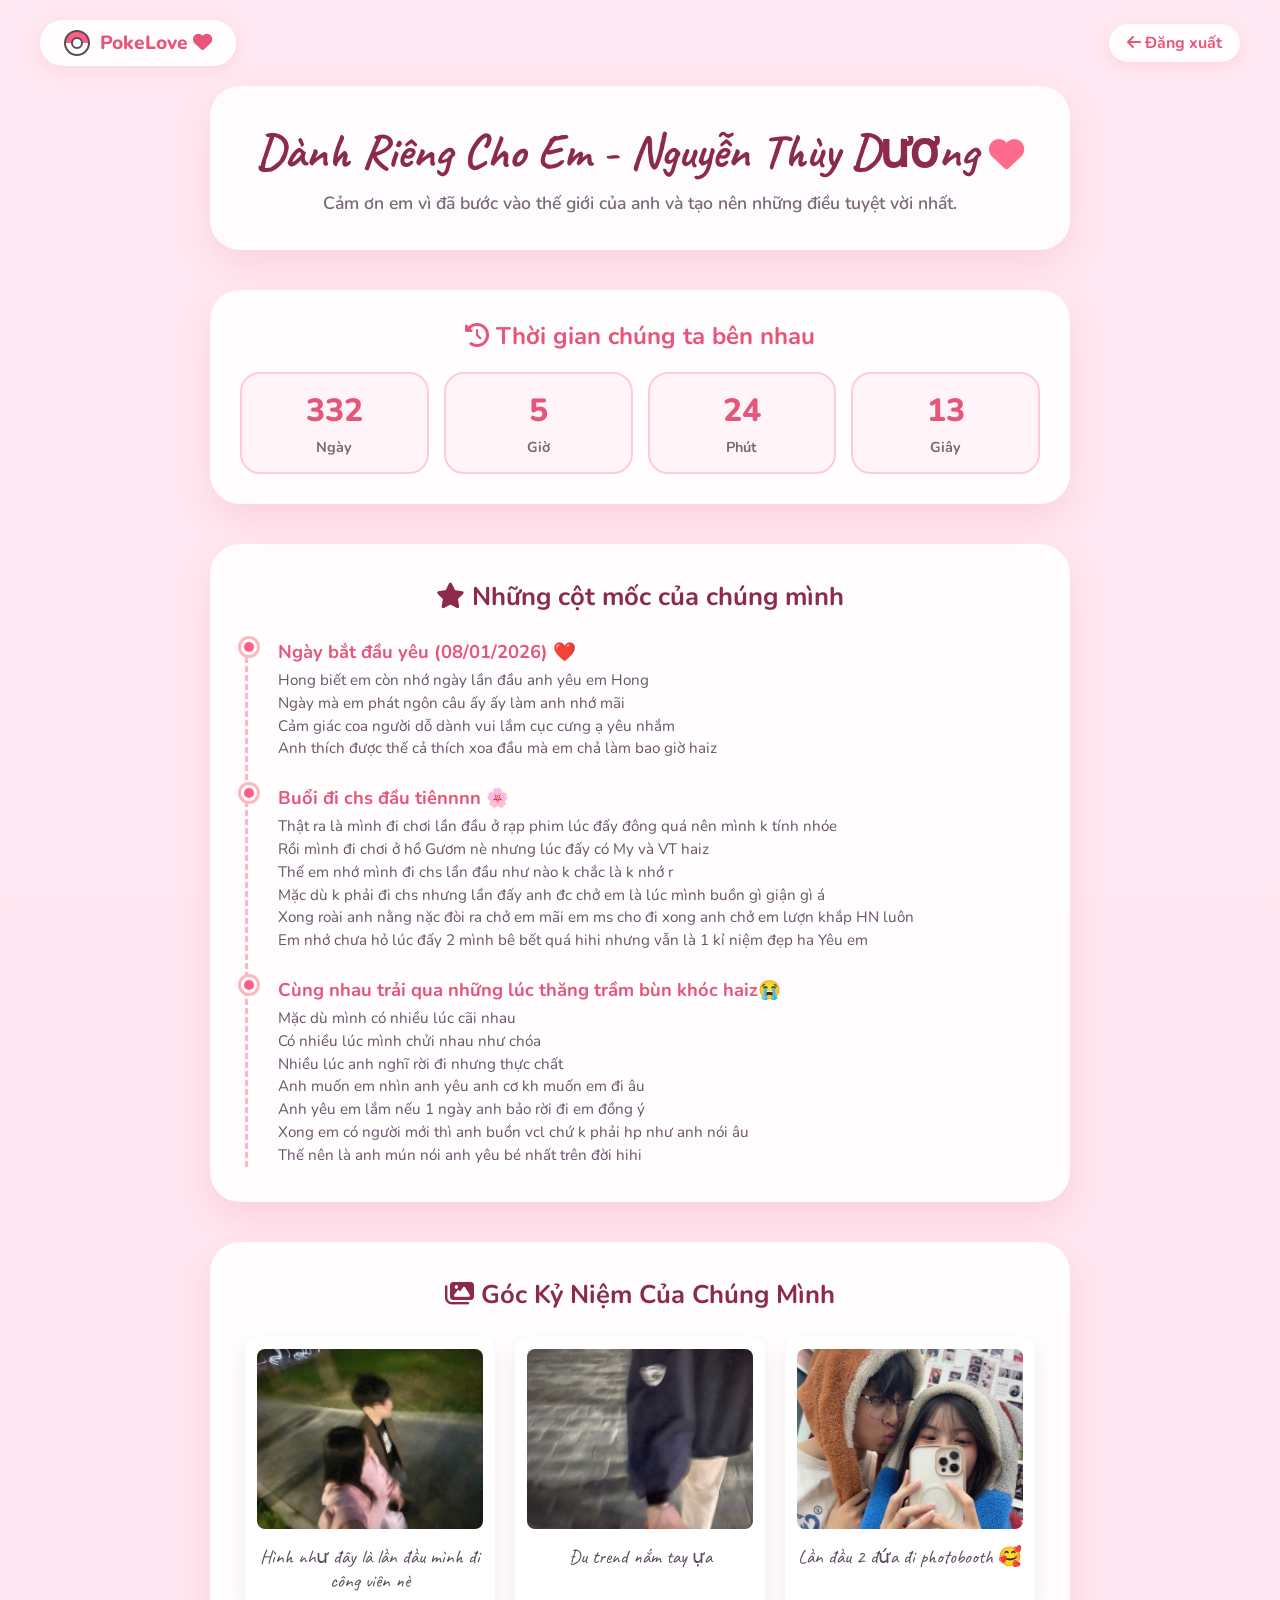
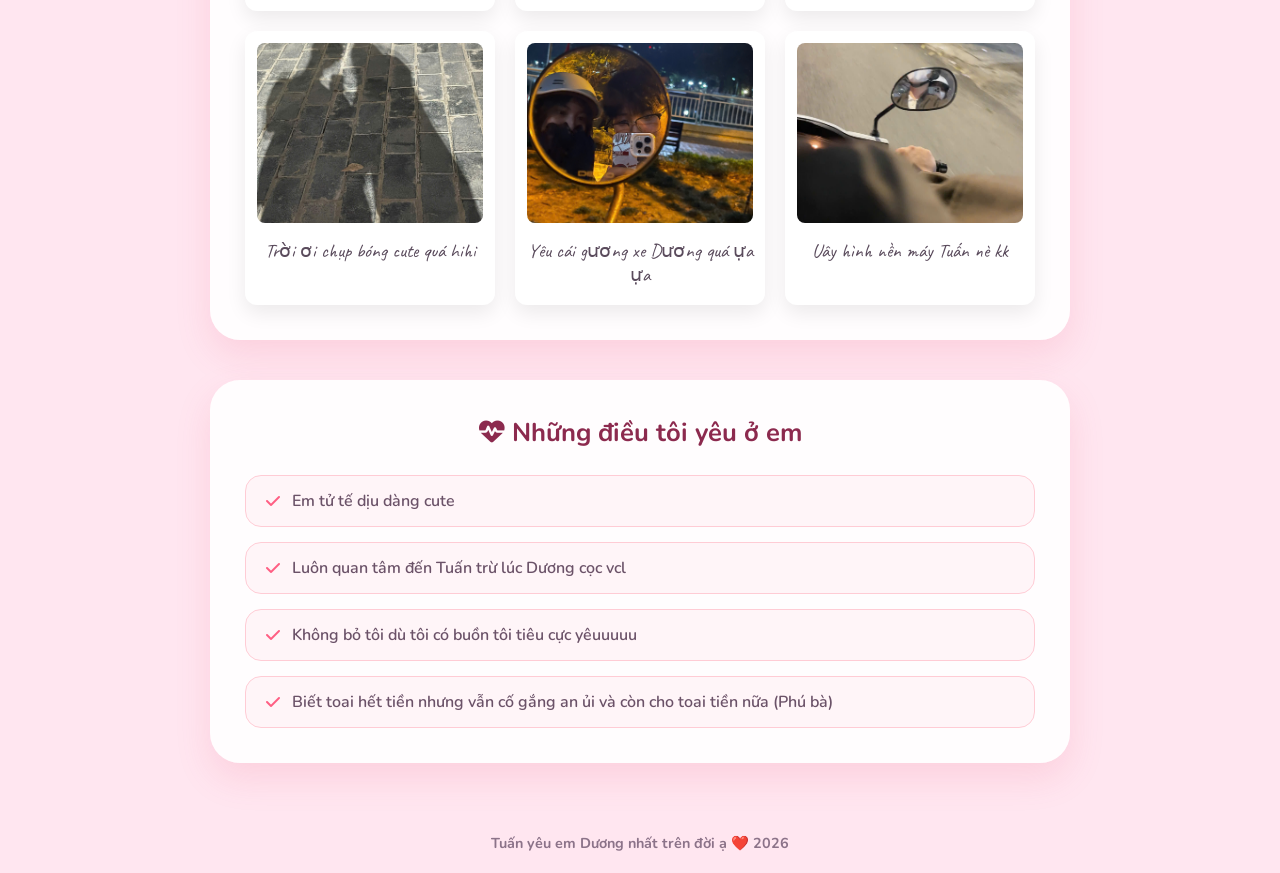
==== page2.html @ cbcbcf55 "Add files via upload" ====
<!DOCTYPE html>
<html lang="vi">
<head>
    <meta charset="UTF-8">
    <meta name="viewport" content="width=device-width, initial-scale=1.0">
    <title>Hành Trình Tình Yêu - PokeLove</title>
    <!-- Google Fonts -->
    <link rel="preconnect" href="https://fonts.googleapis.com">
    <link rel="preconnect" href="https://fonts.gstatic.com" crossorigin>
    <link href="https://fonts.googleapis.com/css2?family=Caveat:wght@600;700&family=Nunito:wght@400;600;700;800&display=swap" rel="stylesheet">
    <!-- Font Awesome Icons -->
    <link rel="stylesheet" href="https://cdnjs.cloudflare.com/ajax/libs/font-awesome/6.4.0/css/all.min.css">
    <link rel="stylesheet" href="style2.css">
</head>
<body>

    <!-- Lớp phủ mờ nền -->
    <div class="bg-overlay"></div>

    <!-- Header -->
    <header class="top-header">
        <div class="logo-box">
            <div class="pokeball-icon"></div>
            <span class="logo-text">PokeLove <i class="fa-solid fa-heart"></i></span>
        </div>
        <a href="index.html" class="back-btn"><i class="fa-solid fa-arrow-left"></i> Đăng xuất</a>
    </header>

    <!-- Main Content -->
    <main class="main-content">
        
        <!-- Phần Chào Mừng & Lời Ngỏ -->
        <section class="welcome-section">
            <h1 class="main-title">Dành Riêng Cho Em - Nguyễn Thùy Dương <i class="fa-solid fa-heart"></i></h1>
            <p class="sub-title">Cảm ơn em vì đã bước vào thế giới của anh và tạo nên những điều tuyệt vời nhất.</p>
        </section>

        <!-- Đồng Hồ Đếm Thời Gian Yêu Nhau -->
        <section class="love-counter-card">
            <h2><i class="fa-solid fa-clock-rotate-left"></i> Thời gian chúng ta bên nhau</h2>
            <div class="counter-grid">
                <div class="counter-box">
                    <span id="days">0</span>
                    <p>Ngày</p>
                </div>
                <div class="counter-box">
                    <span id="hours">0</span>
                    <p>Giờ</p>
                </div>
                <div class="counter-box">
                    <span id="minutes">0</span>
                    <p>Phút</p>
                </div>
                <div class="counter-box">
                    <span id="seconds">0</span>
                    <p>Giây</p>
                </div>
            </div>
        </section>

        <!-- Dòng Thời Gian Kỷ Niệm (Timeline) -->
        <section class="timeline-section">
            <h2 class="section-heading"><i class="fa-solid fa-star"></i> Những cột mốc của chúng mình</h2>
            
            <div class="timeline-container">
                <div class="timeline-item">
                    <div class="timeline-dot"></div>
                    <div class="timeline-content">
                        <h3>Ngày bắt đầu yêu (08/01/2026) ❤️</h3>
                        <p>Hong biết em còn nhớ ngày lần đầu anh yêu em Hong<br>
                            Ngày mà em phát ngôn câu ấy ấy làm anh nhớ mãi <br>
                            Cảm giác coa người dỗ dành vui lắm cục cưng ạ yêu nhắm<br>
                            Anh thích được thế cả thích xoa đầu mà em chả làm bao giờ haiz 
                        </p>
                    </div>
                </div>

                <div class="timeline-item">
                    <div class="timeline-dot"></div>
                    <div class="timeline-content">
                        <h3>Buổi đi chs đầu tiênnnn 🌸</h3>
                        <p>
                            Thật ra là mình đi chơi lần đầu ở rạp phim lúc đấy đông quá nên mình k tính nhóe <br>
                            Rồi mình đi chơi ở hồ Gươm nè nhưng lúc đấy có My và VT haiz <br>
                            Thế em nhớ mình đi chs lần đầu như nào k chắc là k nhớ r<br>
                            Mặc dù k phải đi chs nhưng lần đấy anh đc chở em là lúc mình buồn gì giận gì á<br>
                            Xong roài anh nằng nặc đòi ra chở em mãi em ms cho đi xong anh chở em lượn khắp HN luôn<br>
                            Em nhớ chưa hỏ lúc đấy 2 mình bê bết quá hihi nhưng vẫn là 1 kỉ niệm đẹp ha Yêu em 
                        </p>
                    </div>
                </div>

                <div class="timeline-item">
                    <div class="timeline-dot"></div>
                    <div class="timeline-content">
                        <h3>Cùng nhau trải qua những lúc thăng trầm bùn khóc haiz😭</h3>
                        <p>Mặc dù mình có nhiều lúc cãi nhau<br>
                            Có nhiều lúc mình chửi nhau như chóa<br>
                            Nhiều lúc anh nghĩ rời đi nhưng thực chất<br> 
                            Anh muốn em nhìn anh yêu anh cơ kh muốn em đi âu<br>
                            Anh yêu em lắm nếu 1 ngày anh bảo rời đi em đồng ý <br>
                            Xong em có người mới thì anh buồn vcl chứ k phải hp như anh nói âu<br>
                            Thế nên là anh mún nói anh yêu bé nhất trên đời hihi 


                        </p>
                    </div>
                </div>
            </div>
        </section>

        <!-- Album Ảnh Kỷ Niệm (Polaroid Style) -->
        <section class="gallery-section">
            <h2 class="section-heading"><i class="fa-solid fa-images"></i> Góc Kỷ Niệm Của Chúng Mình</h2>
            <div class="gallery-grid">
                <div class="polaroid-card">
                    <img src="dibo.jpg" alt="Kỷ niệm">
                    <p>Hình như đây là lần đầu mình đi công viên nè </p>
                </div>
                <div class="polaroid-card">
                    <img src="nămtay.jpg" alt="Kỷ niệm">
                    <p>Đu trend nắm tay ựa</p>
                </div>
                <div class="polaroid-card">
                    <img src="diphotobut.jpg" alt="Kỷ niệm">
                    <p>Lần đầu 2 đứa đi photobooth 🥰</p>
                </div>
                 <div class="polaroid-card">
                    <img src="cuteee.jpg" alt="Kỷ niệm">
                    <p>Trời ơi chụp bóng cute quá hihi</p>
                </div>
                <div class="polaroid-card">
                    <img src="gương.jpg" alt="Kỷ niệm">
                    <p>Yêu cái gương xe Dương quá ựa ựa</p>
                </div>
                <div class="polaroid-card">
                    <img src="hẹhej.jpg" alt="Kỷ niệm">
                    <p>Uây hình nền máy Tuấn nè kk</p>
                </div>
            </div>
        </section>

        <!-- Danh sách những điều anh yêu ở em -->
        <section class="love-reasons">
            <h2 class="section-heading"><i class="fa-solid fa-heart-pulse"></i> Những điều tôi yêu ở em</h2>
            <ul class="reasons-list">
                <li><i class="fa-solid fa-check"></i> Em tử tế dịu dàng cute </li>
                <li><i class="fa-solid fa-check"></i> Luôn quan tâm đến Tuấn trừ lúc Dương cọc vcl</li>
                <li><i class="fa-solid fa-check"></i> Không bỏ tôi dù tôi có buồn tôi tiêu cực yêuuuuu </li>
                <li><i class="fa-solid fa-check"></i> Biết toai hết tiền nhưng vẫn cố gắng an ủi và còn cho toai tiền nữa (Phú bà)</li>
            </ul>
        </section>

    </main>

    <!-- Footer -->
    <footer class="footer">
        <p>Tuấn yêu em Dương nhất trên đời ạ ❤️ 2026</p>
    </footer>

 
<!-- JavaScript tính thời gian yêu nhau từ tháng 1/2026 -->
<script>
    function updateCounter() {
        // Mốc bắt đầu: Ngày 8 tháng 1 năm 2026 (Tháng 1 trong JS là số 0)
        const startDate = new Date(2026, 0, 8, 0, 0, 0); 
        
        const now = new Date();
        const diff = now - startDate;

        if (diff < 0) {
            document.getElementById('days').innerText = 0;
            document.getElementById('hours').innerText = 0;
            document.getElementById('minutes').innerText = 0;
            document.getElementById('seconds').innerText = 0;
            return;
        }

        const days = Math.floor(diff / (1000 * 60 * 60 * 24));
        const hours = Math.floor((diff / (1000 * 60 * 60)) % 24);
        const minutes = Math.floor((diff / 1000 / 60) % 60);
        const seconds = Math.floor((diff / 1000) % 60);

        // Hiển thị kết quả lên trang web
        document.getElementById('days').innerText = days;
        document.getElementById('hours').innerText = hours;
        document.getElementById('minutes').innerText = minutes;
        document.getElementById('seconds').innerText = seconds;
    }

    setInterval(updateCounter, 1000);
    updateCounter();
</script>
</body>
</html>
---- style2.css ----
/* Reset CSS */
* {
    margin: 0;
    padding: 0;
    box-sizing: border-box;
    font-family: 'Nunito', sans-serif;
}

body {
    min-height: 100vh;
    background: url('pokemon-bg.png') center/cover no-repeat fixed;
    background-color: #ffe6f0;
    position: relative;
    color: #5a4b5c;
    overflow-x: hidden;
}

/* Lớp phủ nền */
.bg-overlay {
    position: fixed;
    inset: 0;
    background: rgba(255, 235, 243, 0.35);
    backdrop-filter: blur(4px);
    z-index: 0;
}

/* Header */
.top-header {
    position: relative;
    z-index: 2;
    padding: 20px 40px;
    display: flex;
    justify-content: space-between;
    align-items: center;
}

.logo-box {
    display: inline-flex;
    align-items: center;
    gap: 10px;
    background: rgba(255, 255, 255, 0.9);
    padding: 8px 22px;
    border-radius: 30px;
    box-shadow: 0 4px 15px rgba(255, 182, 193, 0.4);
    border: 2px solid #ffffff;
}

.pokeball-icon {
    width: 26px;
    height: 26px;
    background: linear-gradient(to bottom, #ff5e83 50%, #ffffff 50%);
    border-radius: 50%;
    border: 2px solid #5a4b5c;
    position: relative;
}
.pokeball-icon::after {
    content: '';
    position: absolute;
    top: 50%; left: 50%;
    transform: translate(-50%, -50%);
    width: 8px; height: 8px;
    background: #fff;
    border: 2px solid #5a4b5c;
    border-radius: 50%;
}

.logo-text {
    font-weight: 800;
    font-size: 1.2rem;
    color: #e8557a;
}

.back-btn {
    background: rgba(255, 255, 255, 0.9);
    padding: 8px 18px;
    border-radius: 20px;
    color: #e8557a;
    text-decoration: none;
    font-weight: 700;
    box-shadow: 0 4px 12px rgba(255, 182, 193, 0.4);
    transition: background 0.2s;
}
.back-btn:hover {
    background: #fff;
    color: #ff5e83;
}

/* Main Container */
.main-content {
    position: relative;
    z-index: 2;
    max-width: 900px;
    margin: 0 auto 50px;
    padding: 0 20px;
    display: flex;
    flex-direction: column;
    gap: 40px;
}

/* Welcome Section */
.welcome-section {
    text-align: center;
    background: rgba(255, 255, 255, 0.85);
    padding: 35px;
    border-radius: 30px;
    box-shadow: 0 15px 35px rgba(232, 85, 122, 0.15);
    backdrop-filter: blur(10px);
}

.main-title {
    font-family: 'Caveat', cursive;
    font-size: 3rem;
    color: #8c2a4e;
    margin-bottom: 10px;
}
.main-title i {
    color: #ff6b8b;
    font-size: 2.2rem;
}

.sub-title {
    font-size: 1.1rem;
    color: #7a6879;
    font-weight: 600;
}

/* Love Counter */
.love-counter-card {
    background: rgba(255, 255, 255, 0.9);
    padding: 30px;
    border-radius: 30px;
    text-align: center;
    box-shadow: 0 15px 35px rgba(232, 85, 122, 0.15);
    backdrop-filter: blur(10px);
}

.love-counter-card h2 {
    font-size: 1.5rem;
    color: #e8557a;
    margin-bottom: 20px;
}

.counter-grid {
    display: grid;
    grid-template-columns: repeat(4, 1fr);
    gap: 15px;
}

.counter-box {
    background: #fff5f8;
    border: 2px solid #ffccd5;
    padding: 15px;
    border-radius: 20px;
}

.counter-box span {
    display: block;
    font-size: 2rem;
    font-weight: 800;
    color: #e8557a;
}

.counter-box p {
    font-size: 0.9rem;
    color: #7a6879;
    font-weight: 700;
    margin-top: 5px;
}

/* Timeline Section */
.timeline-section {
    background: rgba(255, 255, 255, 0.9);
    padding: 35px;
    border-radius: 30px;
    box-shadow: 0 15px 35px rgba(232, 85, 122, 0.15);
}

.section-heading {
    font-size: 1.6rem;
    color: #8c2a4e;
    margin-bottom: 25px;
    text-align: center;
}

.timeline-container {
    position: relative;
    padding-left: 30px;
    border-left: 3px dashed #ffb6c1;
    display: flex;
    flex-direction: column;
    gap: 25px;
}

.timeline-item {
    position: relative;
}

.timeline-dot {
    position: absolute;
    left: -37px;
    top: 0;
    width: 16px;
    height: 16px;
    background: #ff5e83;
    border: 3px solid #fff;
    border-radius: 50%;
    box-shadow: 0 0 0 3px #ffb6c1;
}

.timeline-content h3 {
    font-size: 1.15rem;
    color: #e8557a;
    margin-bottom: 5px;
}

.timeline-content p {
    font-size: 0.95rem;
    color: #6b5268;
    line-height: 1.5;
}

/* Gallery Section */
.gallery-section {
    background: rgba(255, 255, 255, 0.9);
    padding: 35px;
    border-radius: 30px;
    box-shadow: 0 15px 35px rgba(232, 85, 122, 0.15);
}

.gallery-grid {
    display: grid;
    grid-template-columns: repeat(3, 1fr);
    gap: 20px;
}

.polaroid-card {
    background: #ffffff;
    padding: 12px 12px 18px;
    border-radius: 12px;
    box-shadow: 0 8px 20px rgba(0,0,0,0.08);
    transition: transform 0.3s;
}

.polaroid-card:hover {
    transform: translateY(-5px);
}

.polaroid-card img {
    width: 100%;
    height: 180px;
    object-fit: cover;
    border-radius: 8px;
    margin-bottom: 10px;
}

.polaroid-card p {
    font-family: 'Caveat', cursive;
    font-size: 1.2rem;
    text-align: center;
    color: #5a4b5c;
}

/* Reasons Section */
.love-reasons {
    background: rgba(255, 255, 255, 0.9);
    padding: 35px;
    border-radius: 30px;
    box-shadow: 0 15px 35px rgba(232, 85, 122, 0.15);
}

.reasons-list {
    list-style: none;
    display: flex;
    flex-direction: column;
    gap: 15px;
}

.reasons-list li {
    background: #fff5f8;
    padding: 14px 20px;
    border-radius: 16px;
    font-weight: 600;
    color: #6b5268;
    display: flex;
    align-items: center;
    gap: 12px;
    border: 1px solid #ffccd5;
}

.reasons-list li i {
    color: #ff5e83;
}

/* Footer */
.footer {
    position: relative;
    z-index: 2;
    text-align: center;
    padding: 20px;
    color: #8c7389;
    font-weight: 700;
    font-size: 0.9rem;
}

/* Responsive */
@media (max-width: 768px) {
    .counter-grid {
        grid-template-columns: repeat(2, 1fr);
    }
    .gallery-grid {
        grid-template-columns: 1fr;
    }
}
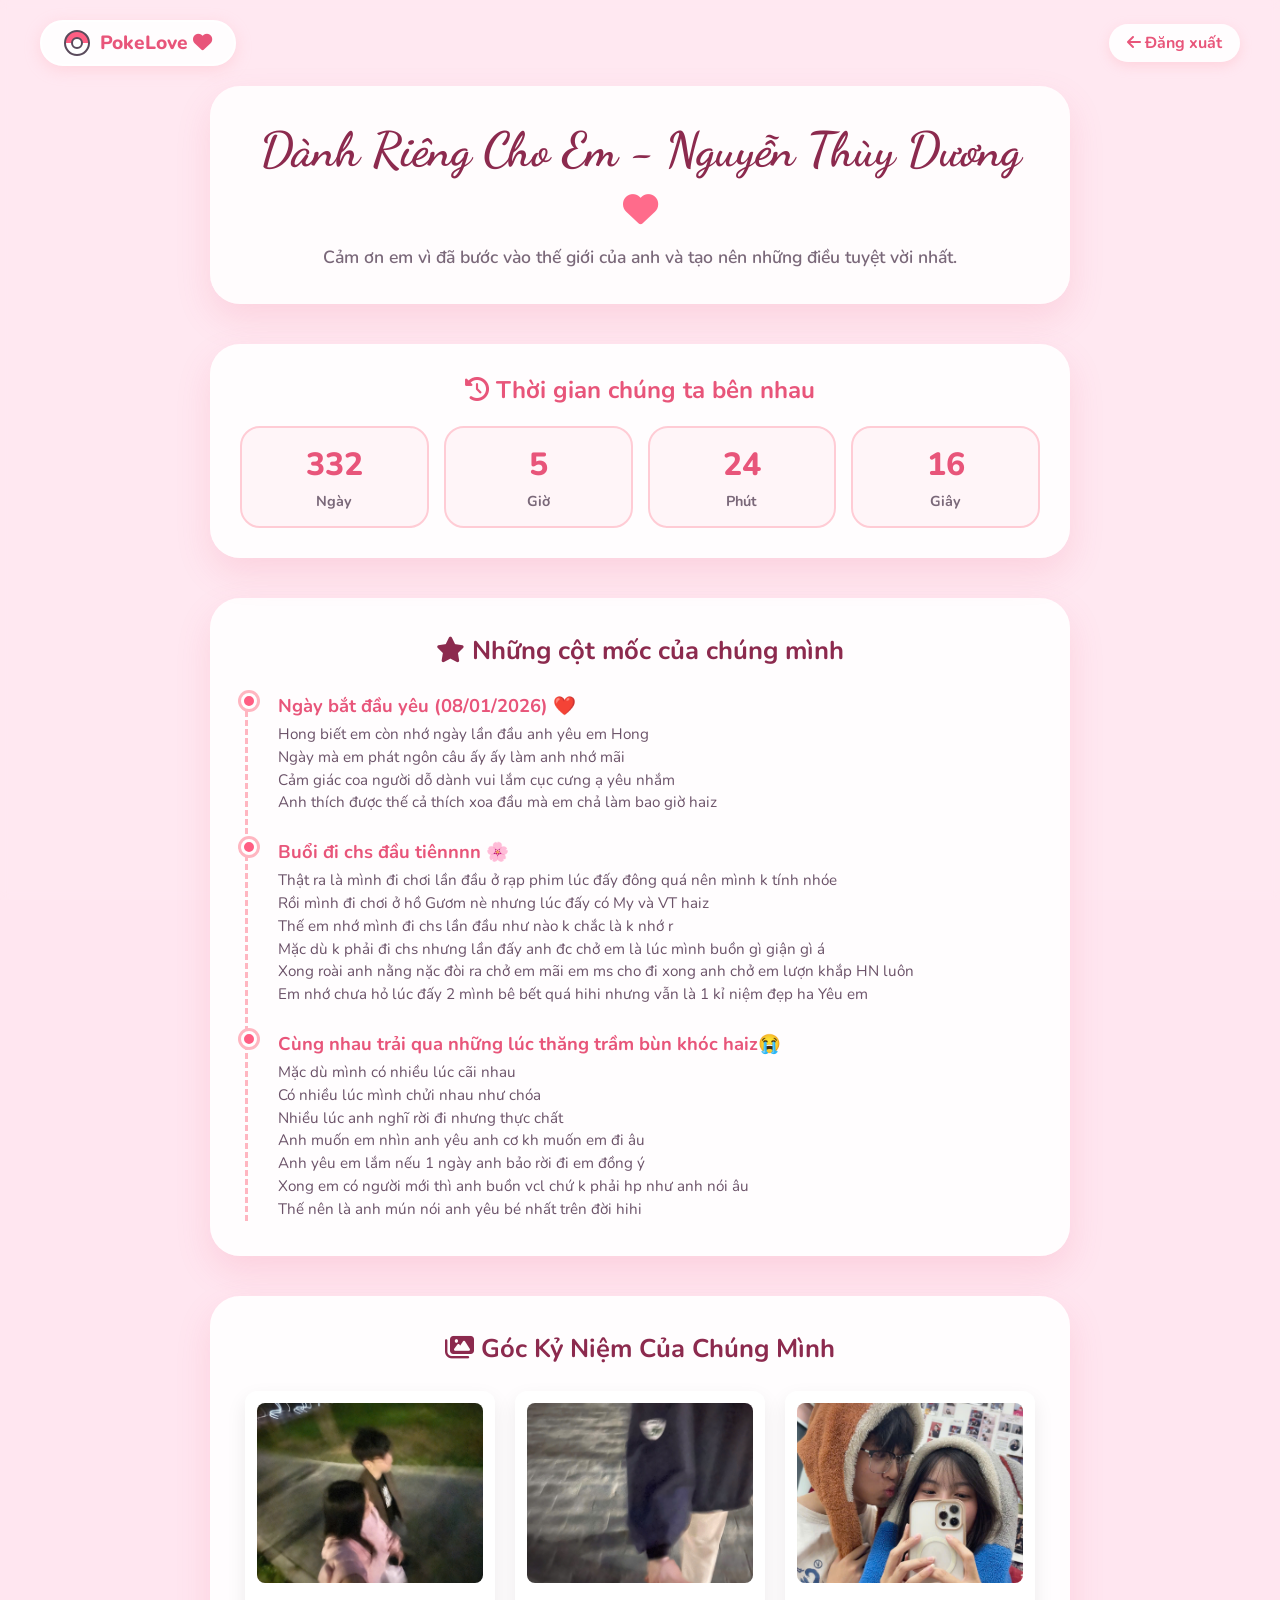
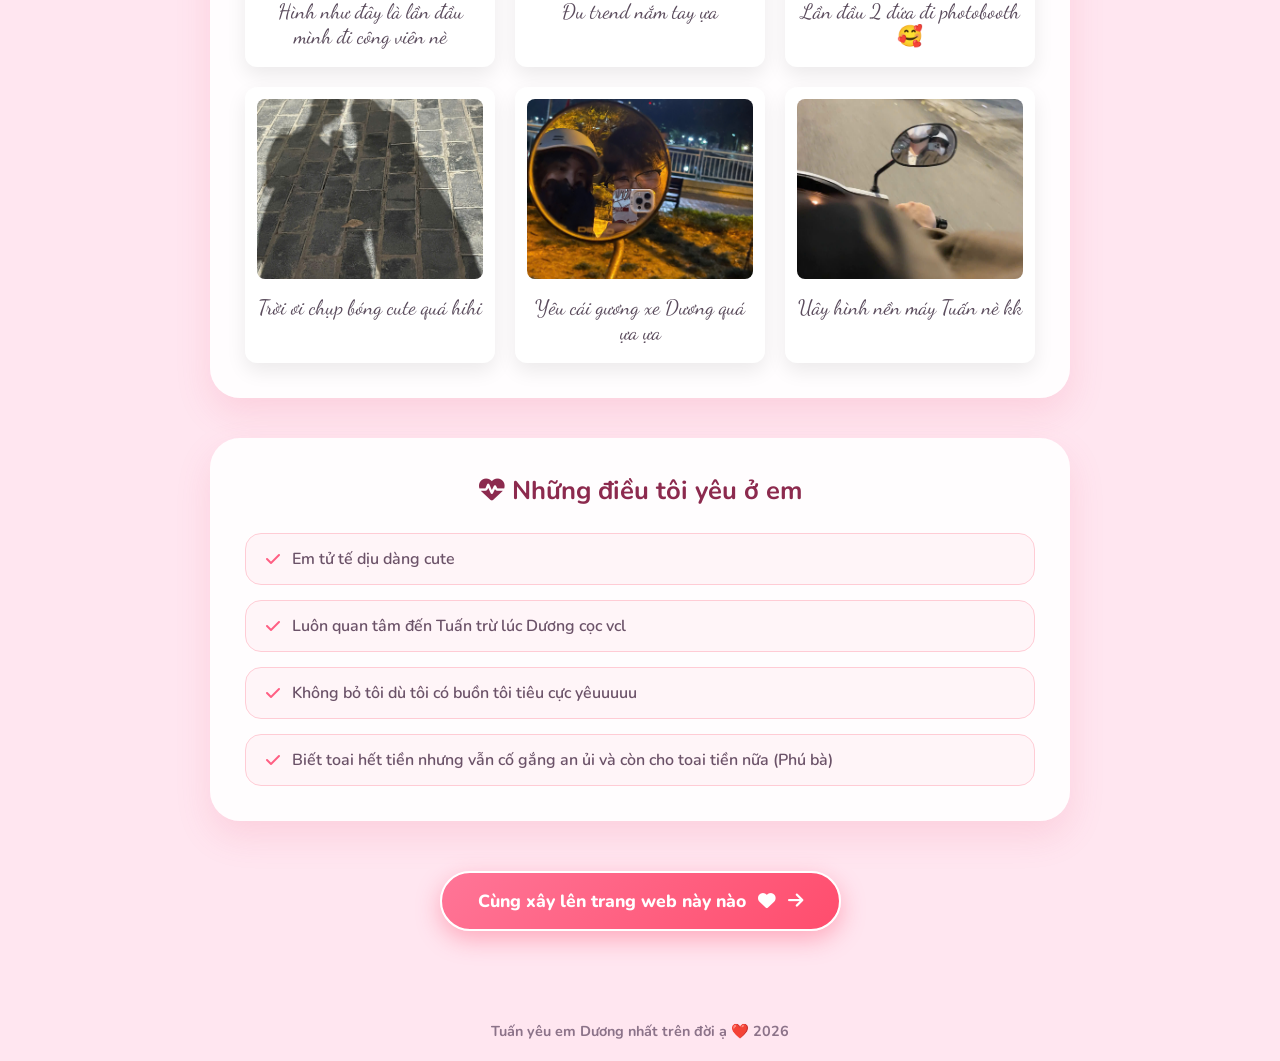
==== commit 99c2cfb7: "Add files via upload" ====
--- a/page2.html
+++ b/page2.html
@@ -4,10 +4,12 @@
     <meta charset="UTF-8">
     <meta name="viewport" content="width=device-width, initial-scale=1.0">
     <title>Hành Trình Tình Yêu - PokeLove</title>
-    <!-- Google Fonts -->
+    
+    <!-- Google Fonts: Đổi sang Dancing Script hỗ trợ tiếng Việt có dấu hoàn hảo -->
     <link rel="preconnect" href="https://fonts.googleapis.com">
     <link rel="preconnect" href="https://fonts.gstatic.com" crossorigin>
-    <link href="https://fonts.googleapis.com/css2?family=Caveat:wght@600;700&family=Nunito:wght@400;600;700;800&display=swap" rel="stylesheet">
+    <link href="https://fonts.googleapis.com/css2?family=Dancing+Script:wght@600;700&family=Nunito:ital,wght@0,400;0,600;0,700;0,800;1,600&display=swap" rel="stylesheet">
+    
     <!-- Font Awesome Icons -->
     <link rel="stylesheet" href="https://cdnjs.cloudflare.com/ajax/libs/font-awesome/6.4.0/css/all.min.css">
     <link rel="stylesheet" href="style2.css">
@@ -101,8 +103,6 @@
                             Anh yêu em lắm nếu 1 ngày anh bảo rời đi em đồng ý <br>
                             Xong em có người mới thì anh buồn vcl chứ k phải hp như anh nói âu<br>
                             Thế nên là anh mún nói anh yêu bé nhất trên đời hihi 
-
-
                         </p>
                     </div>
                 </div>
@@ -150,6 +150,14 @@
                 <li><i class="fa-solid fa-check"></i> Biết toai hết tiền nhưng vẫn cố gắng an ủi và còn cho toai tiền nữa (Phú bà)</li>
             </ul>
         </section>
+         <!-- NÚT CHUYỂN SANG PAGE 3 (MỚI THÊM) -->
+        <div class="next-page-container">
+            <a href="page3.html" class="btn-next-page">
+                <span>Cùng xây lên trang web này nào </span>
+                <i class="fa-solid fa-heart"></i>
+                <i class="fa-solid fa-arrow-right"></i>
+            </a>
+        </div>
 
     </main>
 
@@ -158,38 +166,37 @@
         <p>Tuấn yêu em Dương nhất trên đời ạ ❤️ 2026</p>
     </footer>
 
- 
-<!-- JavaScript tính thời gian yêu nhau từ tháng 1/2026 -->
-<script>
-    function updateCounter() {
-        // Mốc bắt đầu: Ngày 8 tháng 1 năm 2026 (Tháng 1 trong JS là số 0)
-        const startDate = new Date(2026, 0, 8, 0, 0, 0); 
-        
-        const now = new Date();
-        const diff = now - startDate;
-
-        if (diff < 0) {
-            document.getElementById('days').innerText = 0;
-            document.getElementById('hours').innerText = 0;
-            document.getElementById('minutes').innerText = 0;
-            document.getElementById('seconds').innerText = 0;
-            return;
+    <!-- JavaScript tính thời gian yêu nhau từ tháng 1/2026 -->
+    <script>
+        function updateCounter() {
+            // Mốc bắt đầu: Ngày 8 tháng 1 năm 2026 (Tháng 1 trong JS là số 0)
+            const startDate = new Date(2026, 0, 8, 0, 0, 0); 
+            
+            const now = new Date();
+            const diff = now - startDate;
+
+            if (diff < 0) {
+                document.getElementById('days').innerText = 0;
+                document.getElementById('hours').innerText = 0;
+                document.getElementById('minutes').innerText = 0;
+                document.getElementById('seconds').innerText = 0;
+                return;
+            }
+
+            const days = Math.floor(diff / (1000 * 60 * 60 * 24));
+            const hours = Math.floor((diff / (1000 * 60 * 60)) % 24);
+            const minutes = Math.floor((diff / 1000 / 60) % 60);
+            const seconds = Math.floor((diff / 1000) % 60);
+
+            // Hiển thị kết quả lên trang web
+            document.getElementById('days').innerText = days;
+            document.getElementById('hours').innerText = hours;
+            document.getElementById('minutes').innerText = minutes;
+            document.getElementById('seconds').innerText = seconds;
         }
 
-        const days = Math.floor(diff / (1000 * 60 * 60 * 24));
-        const hours = Math.floor((diff / (1000 * 60 * 60)) % 24);
-        const minutes = Math.floor((diff / 1000 / 60) % 60);
-        const seconds = Math.floor((diff / 1000) % 60);
-
-        // Hiển thị kết quả lên trang web
-        document.getElementById('days').innerText = days;
-        document.getElementById('hours').innerText = hours;
-        document.getElementById('minutes').innerText = minutes;
-        document.getElementById('seconds').innerText = seconds;
-    }
-
-    setInterval(updateCounter, 1000);
-    updateCounter();
-</script>
+        setInterval(updateCounter, 1000);
+        updateCounter();
+    </script>
 </body>
 </html>
--- a/style2.css
+++ b/style2.css
@@ -108,7 +108,7 @@
 }
 
 .main-title {
-    font-family: 'Caveat', cursive;
+    font-family: 'Dancing Script', cursive; /* Đổi sang Dancing Script hỗ trợ tiếng Việt không lỗi dấu */
     font-size: 3rem;
     color: #8c2a4e;
     margin-bottom: 10px;
@@ -254,8 +254,8 @@
 }
 
 .polaroid-card p {
-    font-family: 'Caveat', cursive;
-    font-size: 1.2rem;
+    font-family: 'Dancing Script', cursive; /* Đổi sang Dancing Script hỗ trợ tiếng Việt không lỗi dấu */
+    font-size: 1.3rem;
     text-align: center;
     color: #5a4b5c;
 }
@@ -310,4 +310,41 @@
     .gallery-grid {
         grid-template-columns: 1fr;
     }
+}
+/* --- Nút chuyển sang Page 3 --- */
+.next-page-container {
+    text-align: center;
+    margin-top: 10px;
+    margin-bottom: 20px;
+}
+
+.btn-next-page {
+    display: inline-flex;
+    align-items: center;
+    justify-content: center;
+    gap: 12px;
+    padding: 16px 36px;
+    background: linear-gradient(135deg, #ff7597, #ff4d6d);
+    color: #ffffff;
+    font-size: 1.1rem;
+    font-weight: 800;
+    text-decoration: none;
+    border-radius: 50px;
+    box-shadow: 0 8px 25px rgba(255, 77, 109, 0.4);
+    transition: all 0.3s cubic-bezier(0.175, 0.885, 0.32, 1.275);
+    border: 2px solid #ffffff;
+}
+
+.btn-next-page:hover {
+    transform: translateY(-4px) scale(1.03);
+    box-shadow: 0 12px 30px rgba(255, 77, 109, 0.55);
+    background: linear-gradient(135deg, #ff5e83, #e8335a);
+}
+
+.btn-next-page i.fa-arrow-right {
+    transition: transform 0.3s ease;
+}
+
+.btn-next-page:hover i.fa-arrow-right {
+    transform: translateX(6px);
 }
